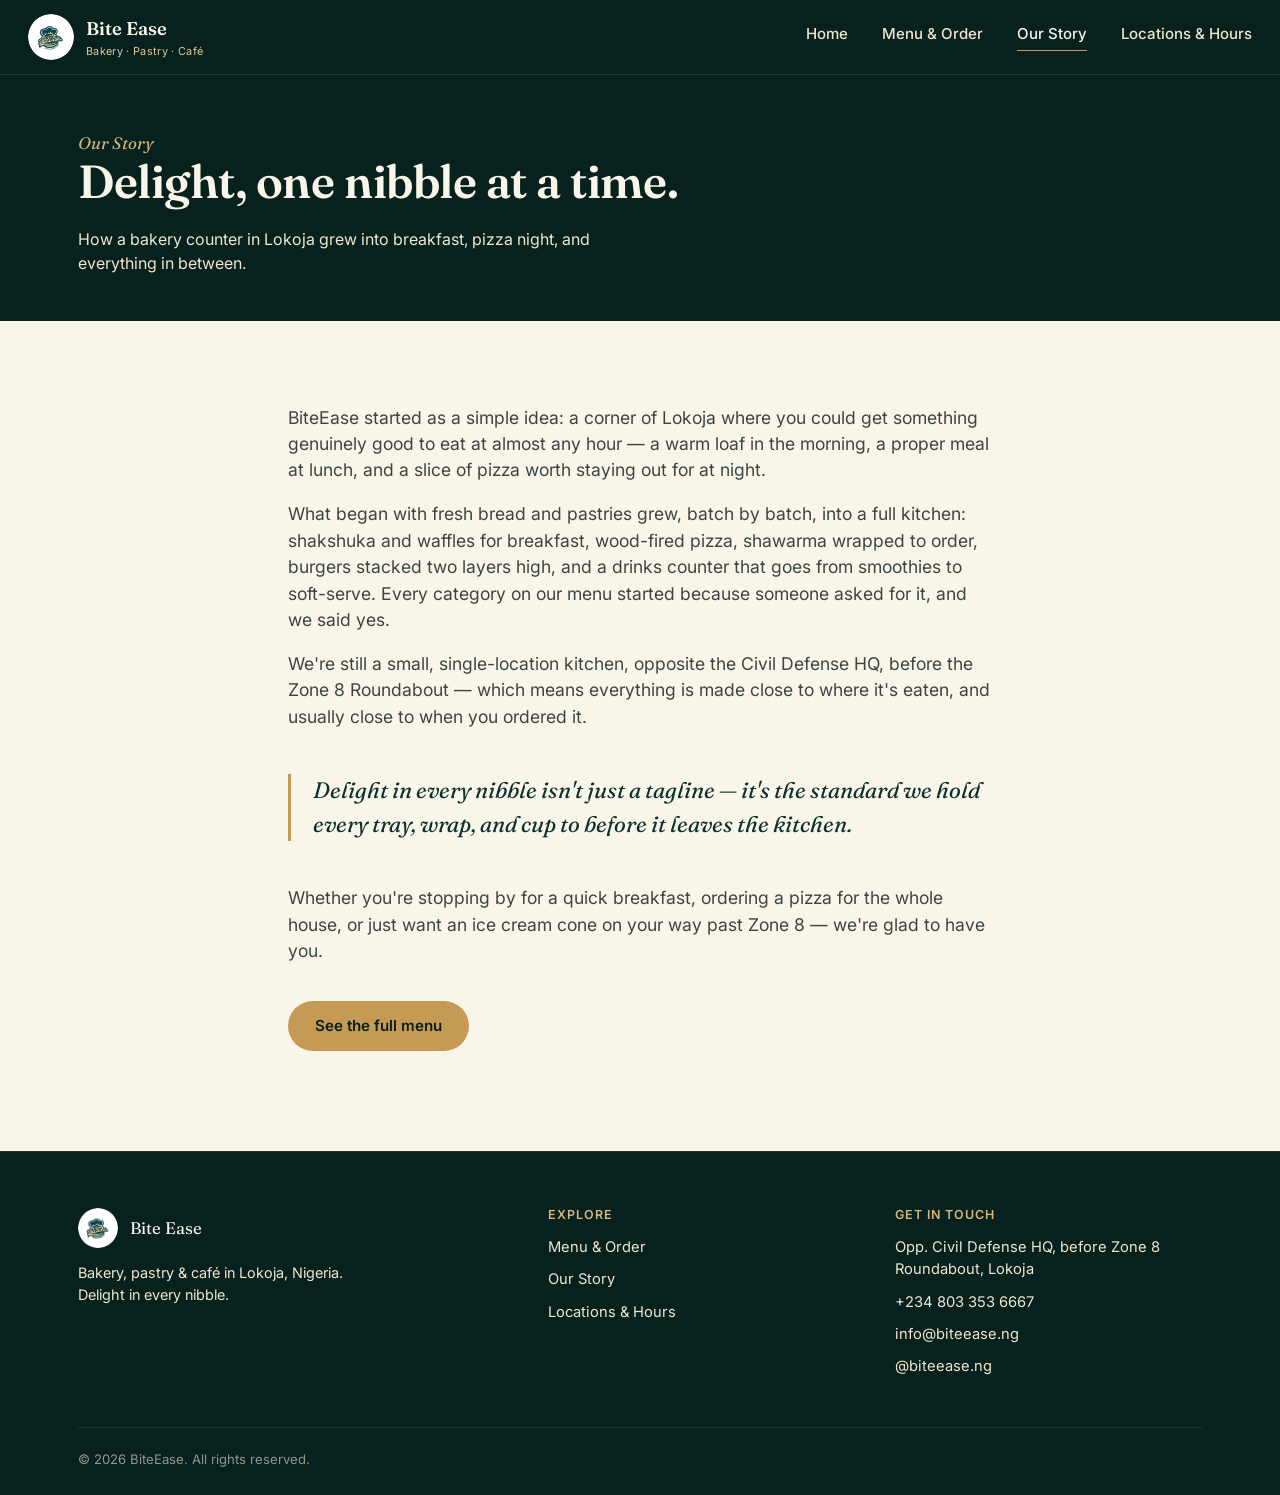
==== about.html @ 31dc7935 "Add files via upload" ====
<!DOCTYPE html>
<html lang="en">
<head>
<meta charset="UTF-8" />
<meta name="viewport" content="width=device-width, initial-scale=1.0" />
<title>Our Story — BiteEase</title>
<meta name="description" content="The story behind BiteEase, a bakery, pastry and café in Lokoja, Nigeria." />
<link rel="icon" href="assets/logo-circle.png" />
<link rel="preconnect" href="https://fonts.googleapis.com">
<link rel="preconnect" href="https://fonts.gstatic.com" crossorigin>
<link href="https://fonts.googleapis.com/css2?family=Fraunces:ital,wght@0,500;0,600;1,500&family=Inter:wght@400;500;600;700&display=swap" rel="stylesheet">
<link rel="stylesheet" href="css/styles.css" />
</head>
<body>

<header class="site-header">
  <nav class="nav">
    <a href="index.html" class="nav-brand">
      <img src="assets/logo-circle.png" alt="BiteEase logo" />
      <span class="nav-brand-text">Bite Ease<span>Bakery · Pastry · Café</span></span>
    </a>
    <button class="nav-toggle" id="nav-toggle" aria-expanded="false" aria-controls="nav-links" aria-label="Toggle menu">&#9776;</button>
    <div class="nav-links" id="nav-links">
      <a href="index.html">Home</a>
      <a href="order.html">Menu &amp; Order</a>
      <a href="about.html" aria-current="page">Our Story</a>
      <a href="contact.html">Locations &amp; Hours</a>
    </div>
  </nav>
</header>

<section class="page-hero">
  <div class="container">
    <p class="section-kicker">Our Story</p>
    <h1>Delight, one nibble at a time.</h1>
    <p>How a bakery counter in Lokoja grew into breakfast, pizza night, and everything in between.</p>
  </div>
</section>

<section class="section-cream">
  <div class="container" style="max-width: 760px;">
    <p style="font-size:1.1rem; color:var(--ink-700);">BiteEase started as a simple idea: a corner of Lokoja where you could get something genuinely good to eat at almost any hour — a warm loaf in the morning, a proper meal at lunch, and a slice of pizza worth staying out for at night.</p>
    <p style="font-size:1.1rem; color:var(--ink-700);">What began with fresh bread and pastries grew, batch by batch, into a full kitchen: shakshuka and waffles for breakfast, wood-fired pizza, shawarma wrapped to order, burgers stacked two layers high, and a drinks counter that goes from smoothies to soft-serve. Every category on our menu started because someone asked for it, and we said yes.</p>
    <p style="font-size:1.1rem; color:var(--ink-700);">We're still a small, single-location kitchen, opposite the Civil Defense HQ, before the Zone 8 Roundabout — which means everything is made close to where it's eaten, and usually close to when you ordered it.</p>

    <blockquote style="font-family:var(--font-display); font-style:italic; font-size:1.4rem; color:var(--teal-900); border-left:3px solid var(--gold-500); padding-left:22px; margin:44px 0;">
      Delight in every nibble isn't just a tagline — it's the standard we hold every tray, wrap, and cup to before it leaves the kitchen.
    </blockquote>

    <p style="font-size:1.1rem; color:var(--ink-700);">Whether you're stopping by for a quick breakfast, ordering a pizza for the whole house, or just want an ice cream cone on your way past Zone 8 — we're glad to have you.</p>

    <p style="margin-top: 36px;">
      <a href="order.html" class="btn btn-gold">See the full menu</a>
    </p>
  </div>
</section>

<footer class="site-footer">
  <div class="container">
    <div class="footer-grid">
      <div>
        <div class="footer-brand">
          <img src="assets/logo-circle.png" alt="BiteEase logo" />
          <span>Bite Ease</span>
        </div>
        <p>Bakery, pastry &amp; café in Lokoja, Nigeria. Delight in every nibble.</p>
      </div>
      <div class="footer-col">
        <h4>Explore</h4>
        <a href="order.html">Menu &amp; Order</a>
        <a href="about.html">Our Story</a>
        <a href="contact.html">Locations &amp; Hours</a>
      </div>
      <div class="footer-col">
        <h4>Get in touch</h4>
        <p>Opp. Civil Defense HQ, before Zone 8 Roundabout, Lokoja</p>
        <a href="tel:+2348033536667">+234 803 353 6667</a>
        <a href="mailto:info@biteease.ng">info@biteease.ng</a>
        <a href="https://instagram.com/biteease.ng" target="_blank" rel="noopener">@biteease.ng</a>
      </div>
    </div>
    <div class="footer-bottom">
      <span>© <span data-year></span> BiteEase. All rights reserved.</span>
    </div>
  </div>
</footer>

<script src="js/cart.js"></script>
<script src="js/main.js"></script>
</body>
</html>
---- css/styles.css ----
/* ============================================
   BiteEase — Design tokens
   ============================================ */
:root {
  --teal-950: #07211f;
  --teal-900: #0b302d;
  --teal-800: #123f3a;
  --teal-700: #1a4f48;
  --teal-600: #256459;
  --gold-600: #ab8140;
  --gold-500: #c69a54;
  --gold-400: #d6b578;
  --gold-300: #e3c793;
  --cream-50: #faf5e9;
  --cream-100: #f1e6cd;
  --cream-200: #e7d7b2;
  --ink-900: #1b2320;
  --ink-700: #3b4642;

  --font-display: "Fraunces", "Iowan Old Style", serif;
  --font-body: "Inter", -apple-system, BlinkMacSystemFont, sans-serif;

  --radius-sm: 4px;
  --radius-md: 10px;
  --container: 1180px;

  --shadow-card: 0 10px 30px -14px rgba(7, 33, 31, 0.35);
}

* { box-sizing: border-box; }
html { scroll-behavior: smooth; }

body {
  margin: 0;
  font-family: var(--font-body);
  color: var(--ink-900);
  background: var(--cream-50);
  line-height: 1.5;
  -webkit-font-smoothing: antialiased;
}

img { max-width: 100%; display: block; }

a { color: inherit; text-decoration: none; }

h1, h2, h3, h4 {
  font-family: var(--font-display);
  margin: 0 0 0.4em;
  line-height: 1.12;
  font-weight: 600;
  letter-spacing: -0.01em;
}

p { margin: 0 0 1em; }

.container {
  max-width: var(--container);
  margin: 0 auto;
  padding: 0 28px;
}

.visually-hidden {
  position: absolute !important;
  width: 1px; height: 1px;
  padding: 0; margin: -1px;
  overflow: hidden;
  clip: rect(0,0,0,0);
  white-space: nowrap; border: 0;
}

:focus-visible {
  outline: 2px solid var(--gold-500);
  outline-offset: 2px;
}

@media (prefers-reduced-motion: reduce) {
  *, *::before, *::after {
    animation-duration: 0.001ms !important;
    animation-iteration-count: 1 !important;
    transition-duration: 0.001ms !important;
    scroll-behavior: auto !important;
  }
}

/* ============================================
   Buttons
   ============================================ */
.btn {
  display: inline-flex;
  align-items: center;
  justify-content: center;
  gap: 8px;
  font-family: var(--font-body);
  font-weight: 600;
  font-size: 0.95rem;
  padding: 13px 26px;
  border-radius: 999px;
  border: 1px solid transparent;
  cursor: pointer;
  transition: transform 0.15s ease, background 0.15s ease, border-color 0.15s ease;
  white-space: nowrap;
}
.btn:active { transform: scale(0.97); }

.btn-gold {
  background: var(--gold-500);
  color: var(--teal-950);
}
.btn-gold:hover { background: var(--gold-400); }

.btn-outline {
  background: transparent;
  color: var(--cream-50);
  border-color: rgba(250, 245, 233, 0.4);
}
.btn-outline:hover { border-color: var(--cream-50); }

.btn-outline-dark {
  background: transparent;
  color: var(--teal-900);
  border-color: var(--teal-900);
}
.btn-outline-dark:hover { background: var(--teal-900); color: var(--cream-50); }

.btn-block { width: 100%; }
.btn-sm { padding: 9px 18px; font-size: 0.85rem; }
.btn[disabled] { opacity: 0.5; cursor: not-allowed; }

/* ============================================
   Header / Nav
   ============================================ */
.site-header {
  position: sticky;
  top: 0;
  z-index: 40;
  background: var(--teal-950);
  border-bottom: 1px solid rgba(230, 210, 160, 0.12);
}
.nav {
  display: flex;
  align-items: center;
  justify-content: space-between;
  padding: 14px 28px;
}
.nav-brand {
  display: flex;
  align-items: center;
  gap: 12px;
}
.nav-brand img {
  width: 46px;
  height: 46px;
  border-radius: 50%;
}
.nav-brand-text {
  font-family: var(--font-display);
  color: var(--cream-50);
  font-size: 1.15rem;
  font-weight: 600;
}
.nav-brand-text span {
  display: block;
  font-family: var(--font-body);
  font-weight: 400;
  font-size: 0.68rem;
  letter-spacing: 0.03em;
  color: var(--gold-300);
  margin-top: 1px;
}
.nav-links {
  display: flex;
  align-items: center;
  gap: 34px;
}
.nav-links a {
  color: var(--cream-100);
  font-size: 0.94rem;
  font-weight: 500;
  padding-bottom: 4px;
  border-bottom: 1px solid transparent;
  transition: border-color 0.15s ease, color 0.15s ease;
}
.nav-links a:hover,
.nav-links a[aria-current="page"] {
  border-color: var(--gold-500);
  color: var(--cream-50);
}
.nav-toggle {
  display: none;
  background: none;
  border: none;
  color: var(--cream-50);
  font-size: 1.6rem;
  cursor: pointer;
}

@media (max-width: 820px) {
  .nav-links {
    position: absolute;
    top: 74px;
    left: 0;
    right: 0;
    background: var(--teal-950);
    flex-direction: column;
    align-items: flex-start;
    gap: 0;
    padding: 8px 28px 18px;
    border-bottom: 1px solid rgba(230, 210, 160, 0.12);
    display: none;
  }
  .nav-links.open { display: flex; }
  .nav-links a { width: 100%; padding: 12px 0; border-bottom: 1px solid rgba(230,210,160,0.08); }
  .nav-toggle { display: block; }
}

/* ============================================
   Hero
   ============================================ */
.hero {
  background: radial-gradient(120% 140% at 15% -10%, var(--teal-800) 0%, var(--teal-950) 60%);
  color: var(--cream-50);
  padding: 86px 0 0;
  position: relative;
  overflow: hidden;
}
.hero-inner {
  display: grid;
  grid-template-columns: 1.1fr 0.9fr;
  gap: 40px;
  align-items: center;
  padding-bottom: 90px;
}
.hero-eyebrow {
  color: var(--gold-400);
  font-family: var(--font-display);
  font-style: italic;
  font-size: 1.05rem;
  margin-bottom: 18px;
}
.hero h1 {
  font-size: clamp(2.6rem, 5vw, 4.1rem);
  color: var(--cream-50);
  max-width: 12ch;
}
.hero-lede {
  font-size: 1.1rem;
  color: var(--cream-100);
  max-width: 46ch;
  margin-bottom: 34px;
}
.hero-actions { display: flex; gap: 16px; flex-wrap: wrap; }
.hero-meta {
  display: flex;
  gap: 28px;
  margin-top: 44px;
  flex-wrap: wrap;
}
.hero-meta div { max-width: 220px; }
.hero-meta strong {
  display: block;
  font-family: var(--font-display);
  color: var(--gold-300);
  font-size: 1rem;
  margin-bottom: 2px;
}
.hero-meta span { font-size: 0.87rem; color: var(--cream-100); }

.hero-art {
  position: relative;
  aspect-ratio: 4 / 5;
  border-radius: var(--radius-md);
  background: var(--teal-800);
  border: 1px solid rgba(230, 210, 160, 0.18);
  display: flex;
  align-items: center;
  justify-content: center;
  overflow: hidden;
}
.hero-art img {
  width: 62%;
}
.hero-art::before {
  content: "";
  position: absolute;
  inset: 0;
  background: radial-gradient(circle at 50% 30%, rgba(198,154,84,0.16), transparent 60%);
}

.wave-divider {
  display: block;
  width: 100%;
  line-height: 0;
}
.wave-divider svg { width: 100%; height: auto; display: block; }

@media (max-width: 900px) {
  .hero-inner { grid-template-columns: 1fr; padding-bottom: 60px; }
  .hero-art { max-width: 340px; margin: 0 auto; }
}

/* ============================================
   Sections (general)
   ============================================ */
section { padding: 84px 0; }
.section-cream { background: var(--cream-50); }
.section-dark { background: var(--teal-950); color: var(--cream-50); }
.section-tan { background: var(--cream-100); }

.section-head {
  max-width: 640px;
  margin: 0 auto 48px;
  text-align: center;
}
.section-head.left { margin: 0 0 44px; text-align: left; }
.section-kicker {
  font-family: var(--font-display);
  font-style: italic;
  color: var(--gold-600);
  font-size: 1.05rem;
  margin-bottom: 8px;
}
.section-dark .section-kicker { color: var(--gold-400); }
.section-head h2 { font-size: clamp(1.9rem, 3.4vw, 2.6rem); }
.section-head p { color: var(--ink-700); font-size: 1.02rem; }
.section-dark .section-head p { color: var(--cream-100); }

/* ============================================
   How it works (steps)
   ============================================ */
.steps {
  display: grid;
  grid-template-columns: repeat(3, 1fr);
  gap: 28px;
}
.step {
  background: var(--cream-50);
  border: 1px solid var(--cream-200);
  border-radius: var(--radius-md);
  padding: 30px 26px;
}
.step-num {
  font-family: var(--font-display);
  font-size: 0.95rem;
  color: var(--gold-600);
  border: 1px solid var(--gold-500);
  width: 34px; height: 34px;
  border-radius: 50%;
  display: flex; align-items: center; justify-content: center;
  margin-bottom: 18px;
}
.step h3 { font-size: 1.15rem; margin-bottom: 8px; }
.step p { color: var(--ink-700); font-size: 0.94rem; margin: 0; }

@media (max-width: 760px) {
  .steps { grid-template-columns: 1fr; }
}

/* ============================================
   Menu preview grid (home)
   ============================================ */
.category-grid {
  display: grid;
  grid-template-columns: repeat(4, 1fr);
  gap: 18px;
}
.category-card {
  background: var(--teal-900);
  color: var(--cream-50);
  border-radius: var(--radius-md);
  padding: 26px 20px;
  border: 1px solid rgba(230,210,160,0.12);
  transition: transform 0.18s ease, border-color 0.18s ease;
}
.category-card:hover {
  transform: translateY(-3px);
  border-color: var(--gold-500);
}
.category-card h3 {
  font-size: 1.1rem;
  color: var(--cream-50);
  margin-bottom: 6px;
}
.category-card p {
  font-size: 0.84rem;
  color: var(--gold-300);
  margin: 0;
}

@media (max-width: 900px) {
  .category-grid { grid-template-columns: repeat(2, 1fr); }
}

/* ============================================
   Story teaser
   ============================================ */
.story-teaser {
  display: grid;
  grid-template-columns: 0.9fr 1.1fr;
  gap: 56px;
  align-items: center;
}
.story-teaser blockquote {
  font-family: var(--font-display);
  font-size: 1.5rem;
  font-style: italic;
  color: var(--teal-900);
  margin: 0 0 20px;
  line-height: 1.35;
}
.story-teaser cite {
  font-style: normal;
  font-size: 0.88rem;
  color: var(--ink-700);
}
.story-portrait {
  background: var(--gold-300);
  border-radius: var(--radius-md);
  aspect-ratio: 5/4;
  display: flex;
  align-items: center;
  justify-content: center;
  overflow: hidden;
}
.story-portrait img { width: 40%; opacity: 0.9; }

@media (max-width: 860px) {
  .story-teaser { grid-template-columns: 1fr; }
}

/* ============================================
   Hours/location strip
   ============================================ */
.info-strip {
  display: grid;
  grid-template-columns: repeat(3, 1fr);
  gap: 1px;
  background: rgba(250,245,233,0.14);
  border-radius: var(--radius-md);
  overflow: hidden;
}
.info-cell {
  background: var(--teal-900);
  padding: 30px 28px;
}
.info-cell h3 {
  font-size: 0.78rem;
  text-transform: uppercase;
  letter-spacing: 0.08em;
  color: var(--gold-400);
  font-family: var(--font-body);
  font-weight: 600;
  margin-bottom: 10px;
}
.info-cell p { margin: 0 0 4px; color: var(--cream-100); font-size: 0.95rem; }

@media (max-width: 760px) {
  .info-strip { grid-template-columns: 1fr; }
}

/* ============================================
   Footer
   ============================================ */
.site-footer {
  background: var(--teal-950);
  color: var(--cream-100);
  padding: 56px 0 26px;
  border-top: 1px solid rgba(230,210,160,0.1);
}
.footer-grid {
  display: grid;
  grid-template-columns: 1.4fr 1fr 1fr;
  gap: 40px;
  margin-bottom: 40px;
}
.footer-brand { display: flex; align-items: center; gap: 12px; margin-bottom: 14px; }
.footer-brand img { width: 40px; height: 40px; border-radius: 50%; }
.footer-brand span {
  font-family: var(--font-display);
  color: var(--cream-50);
  font-size: 1.05rem;
}
.footer-grid p { color: var(--cream-100); font-size: 0.9rem; max-width: 32ch; }
.footer-col h4 {
  font-family: var(--font-body);
  font-size: 0.78rem;
  text-transform: uppercase;
  letter-spacing: 0.08em;
  color: var(--gold-400);
  margin-bottom: 14px;
}
.footer-col a, .footer-col p {
  display: block;
  font-size: 0.92rem;
  color: var(--cream-100);
  margin-bottom: 10px;
}
.footer-col a:hover { color: var(--gold-300); }
.footer-bottom {
  border-top: 1px solid rgba(230,210,160,0.1);
  padding-top: 22px;
  font-size: 0.82rem;
  color: rgba(241,230,205,0.6);
  display: flex;
  justify-content: space-between;
  flex-wrap: wrap;
  gap: 10px;
}

@media (max-width: 760px) {
  .footer-grid { grid-template-columns: 1fr; }
}

/* ============================================
   Page hero (inner pages)
   ============================================ */
.page-hero {
  background: var(--teal-950);
  color: var(--cream-50);
  padding: 56px 0 46px;
}
.page-hero .section-kicker { color: var(--gold-400); }
.page-hero h1 { font-size: clamp(2.1rem, 4vw, 2.9rem); color: var(--cream-50); }
.page-hero p { color: var(--cream-100); max-width: 56ch; margin: 0; }

/* ============================================
   Order page — layout
   ============================================ */
.order-toolbar {
  position: sticky;
  top: 75px;
  z-index: 20;
  background: var(--cream-50);
  border-bottom: 1px solid var(--cream-200);
  padding: 18px 0;
}
.order-toolbar-inner {
  display: flex;
  align-items: center;
  gap: 18px;
  flex-wrap: wrap;
}
.search-box {
  position: relative;
  flex: 1 1 260px;
  min-width: 220px;
}
.search-box input {
  width: 100%;
  padding: 11px 16px 11px 40px;
  border-radius: 999px;
  border: 1px solid var(--cream-200);
  background: #fff;
  font-family: var(--font-body);
  font-size: 0.94rem;
  color: var(--ink-900);
}
.search-box input:focus { border-color: var(--gold-500); outline: none; }
.search-box::before {
  content: "";
  position: absolute;
  left: 15px; top: 50%;
  width: 15px; height: 15px;
  transform: translateY(-50%);
  background: no-repeat center / contain;
  background-image: url("data:image/svg+xml,%3Csvg xmlns='http://www.w3.org/2000/svg' viewBox='0 0 24 24' fill='none' stroke='%23705d3f' stroke-width='2'%3E%3Ccircle cx='11' cy='11' r='7'/%3E%3Cline x1='21' y1='21' x2='16.65' y2='16.65'/%3E%3C/svg%3E");
}
.category-tabs {
  display: flex;
  gap: 8px;
  overflow-x: auto;
  padding-bottom: 2px;
  scrollbar-width: none;
}
.category-tabs::-webkit-scrollbar { display: none; }
.tab-btn {
  flex: 0 0 auto;
  padding: 9px 18px;
  border-radius: 999px;
  border: 1px solid var(--cream-200);
  background: #fff;
  color: var(--ink-700);
  font-size: 0.86rem;
  font-weight: 600;
  cursor: pointer;
  white-space: nowrap;
  transition: background 0.15s ease, color 0.15s ease, border-color 0.15s ease;
}
.tab-btn:hover { border-color: var(--gold-500); }
.tab-btn.active {
  background: var(--teal-900);
  border-color: var(--teal-900);
  color: var(--cream-50);
}

.menu-results {
  padding: 40px 0 100px;
}
.menu-category-block { margin-bottom: 46px; }
.menu-category-block h2 {
  font-size: 1.5rem;
  color: var(--teal-900);
  border-bottom: 1px solid var(--cream-200);
  padding-bottom: 12px;
  margin-bottom: 20px;
}
.menu-grid {
  display: grid;
  grid-template-columns: repeat(2, 1fr);
  gap: 14px;
}
.menu-item {
  display: flex;
  justify-content: space-between;
  align-items: flex-start;
  gap: 14px;
  background: #fff;
  border: 1px solid var(--cream-200);
  border-radius: var(--radius-md);
  padding: 18px 20px;
}
.menu-item-info h3 {
  font-family: var(--font-body);
  font-weight: 600;
  font-size: 0.98rem;
  margin: 0 0 4px;
  color: var(--ink-900);
}
.menu-item-info p {
  font-size: 0.82rem;
  color: var(--ink-700);
  margin: 0 0 8px;
}
.menu-item-price {
  font-family: var(--font-display);
  font-size: 0.95rem;
  color: var(--gold-600);
}
.menu-item-add {
  flex: 0 0 auto;
  display: flex;
  flex-direction: column;
  align-items: flex-end;
  gap: 6px;
}
.add-btn {
  border: 1px solid var(--teal-900);
  background: transparent;
  color: var(--teal-900);
  width: 84px;
  padding: 8px 0;
  border-radius: 999px;
  font-size: 0.82rem;
  font-weight: 700;
  cursor: pointer;
  transition: background 0.15s ease, color 0.15s ease, transform 0.12s ease;
}
.add-btn:hover { background: var(--teal-900); color: var(--cream-50); }
.add-btn.added {
  background: var(--gold-500);
  border-color: var(--gold-500);
  color: var(--teal-950);
}
.qty-stepper {
  display: flex;
  align-items: center;
  gap: 10px;
  border: 1px solid var(--teal-900);
  border-radius: 999px;
  padding: 4px 6px;
}
.qty-stepper button {
  width: 22px; height: 22px;
  border-radius: 50%;
  border: none;
  background: var(--teal-900);
  color: var(--cream-50);
  font-size: 0.9rem;
  line-height: 1;
  cursor: pointer;
  display: flex; align-items: center; justify-content: center;
}
.qty-stepper span { font-size: 0.86rem; font-weight: 700; min-width: 14px; text-align: center; }

.no-results {
  text-align: center;
  padding: 60px 0;
  color: var(--ink-700);
}

@media (max-width: 640px) {
  .menu-grid { grid-template-columns: 1fr; }
  .order-toolbar { top: 66px; }
}

/* ============================================
   Floating cart button
   ============================================ */
.cart-fab {
  position: fixed;
  right: 24px;
  bottom: 24px;
  z-index: 50;
  background: var(--gold-500);
  color: var(--teal-950);
  border: none;
  border-radius: 999px;
  padding: 15px 22px;
  display: flex;
  align-items: center;
  gap: 10px;
  font-family: var(--font-body);
  font-weight: 700;
  font-size: 0.95rem;
  box-shadow: 0 12px 24px -8px rgba(7,33,31,0.45);
  cursor: pointer;
  transition: transform 0.15s ease, background 0.15s ease;
}
.cart-fab:hover { background: var(--gold-400); }
.cart-fab.bump { animation: fabBump 0.32s ease; }
@keyframes fabBump { 0% { transform: scale(1);} 40% { transform: scale(1.12);} 100% { transform: scale(1);} }
.cart-fab-count {
  background: var(--teal-950);
  color: var(--gold-300);
  border-radius: 50%;
  width: 22px; height: 22px;
  font-size: 0.75rem;
  display: flex; align-items: center; justify-content: center;
}
.cart-fab[hidden] { display: none; }

/* ============================================
   Cart / Checkout panel
   ============================================ */
.cart-overlay {
  position: fixed;
  inset: 0;
  background: rgba(7, 33, 31, 0.55);
  z-index: 60;
  opacity: 0;
  pointer-events: none;
  transition: opacity 0.2s ease;
}
.cart-overlay.open { opacity: 1; pointer-events: auto; }

.cart-panel {
  position: fixed;
  top: 0; right: 0; bottom: 0;
  width: min(460px, 100%);
  background: var(--cream-50);
  z-index: 61;
  transform: translateX(100%);
  transition: transform 0.28s ease;
  display: flex;
  flex-direction: column;
}
.cart-panel.open { transform: translateX(0); }

.cart-panel-head {
  display: flex;
  align-items: center;
  justify-content: space-between;
  padding: 20px 24px;
  border-bottom: 1px solid var(--cream-200);
  background: var(--teal-950);
  color: var(--cream-50);
}
.cart-panel-head h2 { font-size: 1.2rem; margin: 0; color: var(--cream-50); }
.cart-close {
  background: none;
  border: none;
  color: var(--cream-100);
  font-size: 1.5rem;
  line-height: 1;
  cursor: pointer;
  padding: 4px;
}
.cart-close:hover { color: var(--gold-300); }

.cart-panel-body {
  flex: 1;
  overflow-y: auto;
  padding: 20px 24px;
}

.cart-line {
  display: flex;
  justify-content: space-between;
  gap: 12px;
  padding: 14px 0;
  border-bottom: 1px solid var(--cream-200);
}
.cart-line-name { font-size: 0.92rem; font-weight: 600; margin-bottom: 3px; }
.cart-line-price { font-size: 0.82rem; color: var(--ink-700); }
.cart-line-remove {
  background: none; border: none;
  color: var(--gold-600);
  font-size: 0.78rem;
  text-decoration: underline;
  cursor: pointer;
  padding: 0;
  margin-top: 6px;
}
.cart-line-qty {
  display: flex;
  align-items: center;
  gap: 8px;
}
.cart-line-qty button {
  width: 22px; height: 22px;
  border-radius: 50%;
  border: 1px solid var(--teal-900);
  background: #fff;
  cursor: pointer;
  font-size: 0.85rem;
  line-height: 1;
}

.cart-empty {
  text-align: center;
  padding: 60px 10px;
  color: var(--ink-700);
}

.cart-total-row {
  display: flex;
  justify-content: space-between;
  font-family: var(--font-display);
  font-size: 1.2rem;
  padding: 18px 0 4px;
  color: var(--teal-900);
}

.fulfilment-toggle {
  display: flex;
  gap: 10px;
  margin: 18px 0 6px;
}
.fulfilment-toggle button {
  flex: 1;
  padding: 10px 0;
  border-radius: 999px;
  border: 1px solid var(--teal-900);
  background: #fff;
  color: var(--teal-900);
  font-weight: 600;
  font-size: 0.88rem;
  cursor: pointer;
}
.fulfilment-toggle button.active {
  background: var(--teal-900);
  color: var(--cream-50);
}

.checkout-form {
  margin-top: 20px;
  display: flex;
  flex-direction: column;
  gap: 14px;
}
.field label {
  display: block;
  font-size: 0.82rem;
  font-weight: 600;
  color: var(--ink-700);
  margin-bottom: 6px;
}
.field input, .field textarea {
  width: 100%;
  padding: 11px 14px;
  border: 1px solid var(--cream-200);
  border-radius: var(--radius-sm);
  font-family: var(--font-body);
  font-size: 0.92rem;
  background: #fff;
  color: var(--ink-900);
}
.field input:focus, .field textarea:focus { border-color: var(--gold-500); outline: none; }
.field textarea { resize: vertical; min-height: 64px; }
.field-error {
  font-size: 0.76rem;
  color: #a13f2b;
  margin-top: 4px;
  display: none;
}
.field.invalid input, .field.invalid textarea { border-color: #a13f2b; }
.field.invalid .field-error { display: block; }
#delivery-address-field[hidden] { display: none; }

.cart-panel-foot {
  padding: 18px 24px 24px;
  border-top: 1px solid var(--cream-200);
  display: flex;
  flex-direction: column;
  gap: 10px;
}

.receipt-note {
  font-size: 0.78rem;
  color: var(--ink-700);
  text-align: center;
  margin: 0;
}

/* Receipt confirmation state */
.receipt-view { padding: 4px 0; }
.receipt-view h3 {
  font-size: 1.05rem;
  margin-bottom: 4px;
}
.receipt-box {
  background: #fff;
  border: 1px dashed var(--cream-200);
  border-radius: var(--radius-md);
  padding: 20px;
  margin: 16px 0;
  font-size: 0.88rem;
}
.receipt-box p { margin: 0 0 6px; }
.receipt-row {
  display: flex;
  justify-content: space-between;
  padding: 4px 0;
}
.receipt-divider { border-top: 1px dashed var(--cream-200); margin: 10px 0; }

.clear-cart-link {
  display: block;
  background: none;
  border: none;
  color: #a13f2b;
  font-size: 0.8rem;
  text-decoration: underline;
  cursor: pointer;
  padding: 0;
  margin: 6px 0 0;
}

.btn-danger {
  background: #a13f2b;
  color: var(--cream-50);
}
.btn-danger:hover { background: #8a3524; }

/* ============================================
   Confirmation modal
   ============================================ */
.confirm-modal {
  position: fixed;
  inset: 0;
  background: rgba(7, 33, 31, 0.55);
  z-index: 70;
  display: flex;
  align-items: center;
  justify-content: center;
  opacity: 0;
  pointer-events: none;
  transition: opacity 0.2s ease;
}
.confirm-modal.open { opacity: 1; pointer-events: auto; }
.confirm-modal-box {
  background: var(--cream-50);
  border-radius: var(--radius-md);
  padding: 26px;
  width: min(340px, 90%);
  box-shadow: var(--shadow-card);
}
.confirm-modal-box h3 {
  font-family: var(--font-display);
  font-size: 1.1rem;
  margin: 0 0 8px;
  color: var(--teal-950);
}
.confirm-modal-box p {
  font-size: 0.88rem;
  color: var(--ink-700);
  margin: 0 0 20px;
}
.confirm-modal-actions {
  display: flex;
  gap: 10px;
}
.confirm-modal-actions .btn { flex: 1; }

@media (max-width: 480px) {
  .cart-fab span.cart-fab-label { display: none; }
}
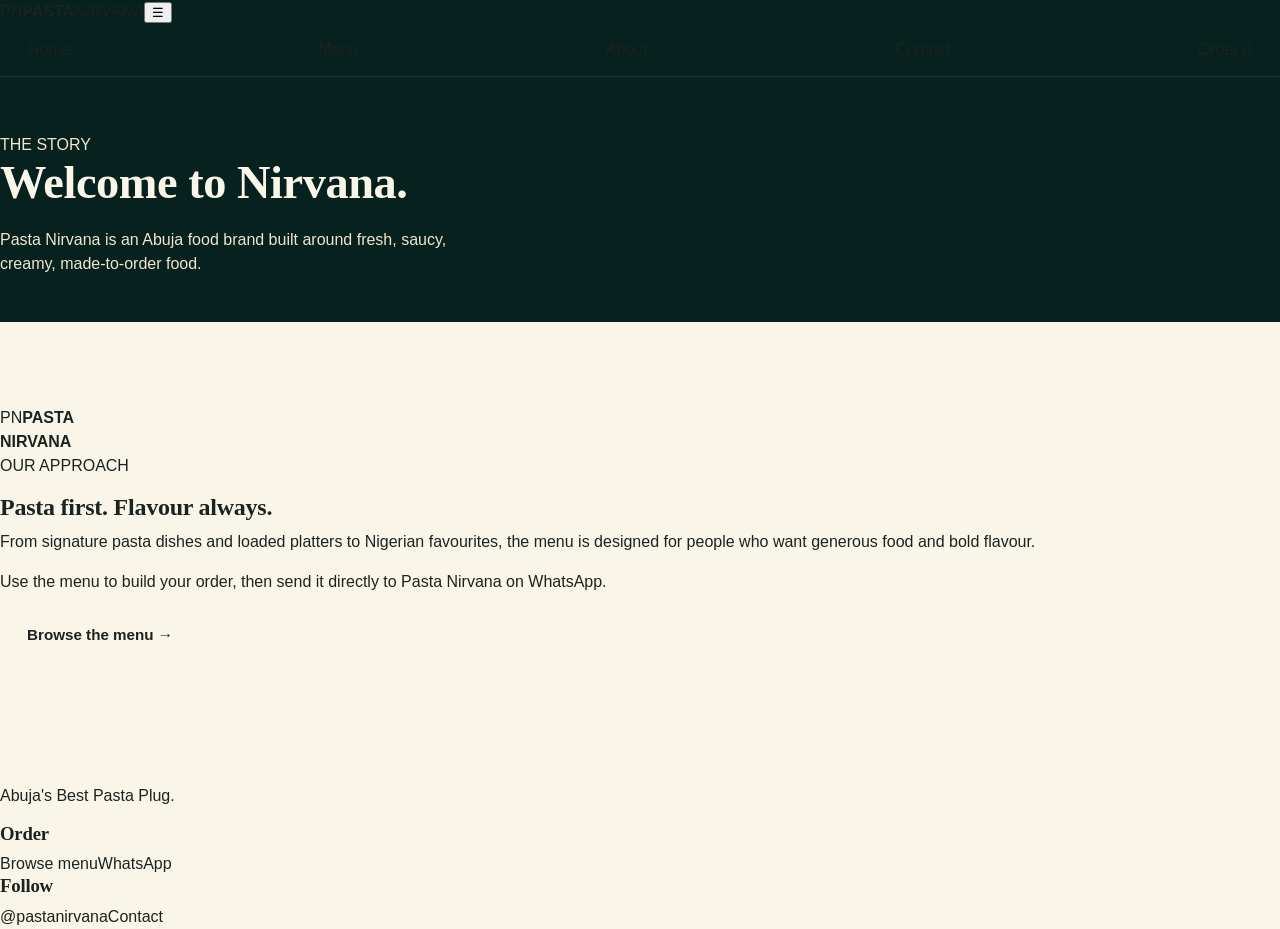
==== commit adaa49d7: "Build Pasta Nirvana about page" ====
--- a/about.html
+++ b/about.html
@@ -1,91 +1 @@
-<!DOCTYPE html>
-<html lang="en">
-<head>
-<meta charset="UTF-8" />
-<meta name="viewport" content="width=device-width, initial-scale=1.0" />
-<title>Our Story — BiteEase</title>
-<meta name="description" content="The story behind BiteEase, a bakery, pastry and café in Lokoja, Nigeria." />
-<link rel="icon" href="assets/logo-circle.png" />
-<link rel="preconnect" href="https://fonts.googleapis.com">
-<link rel="preconnect" href="https://fonts.gstatic.com" crossorigin>
-<link href="https://fonts.googleapis.com/css2?family=Fraunces:ital,wght@0,500;0,600;1,500&family=Inter:wght@400;500;600;700&display=swap" rel="stylesheet">
-<link rel="stylesheet" href="css/styles.css" />
-</head>
-<body>
-
-<header class="site-header">
-  <nav class="nav">
-    <a href="index.html" class="nav-brand">
-      <img src="assets/logo-circle.png" alt="BiteEase logo" />
-      <span class="nav-brand-text">Bite Ease<span>Bakery · Pastry · Café</span></span>
-    </a>
-    <button class="nav-toggle" id="nav-toggle" aria-expanded="false" aria-controls="nav-links" aria-label="Toggle menu">&#9776;</button>
-    <div class="nav-links" id="nav-links">
-      <a href="index.html">Home</a>
-      <a href="order.html">Menu &amp; Order</a>
-      <a href="about.html" aria-current="page">Our Story</a>
-      <a href="contact.html">Locations &amp; Hours</a>
-    </div>
-  </nav>
-</header>
-
-<section class="page-hero">
-  <div class="container">
-    <p class="section-kicker">Our Story</p>
-    <h1>Delight, one nibble at a time.</h1>
-    <p>How a bakery counter in Lokoja grew into breakfast, pizza night, and everything in between.</p>
-  </div>
-</section>
-
-<section class="section-cream">
-  <div class="container" style="max-width: 760px;">
-    <p style="font-size:1.1rem; color:var(--ink-700);">BiteEase started as a simple idea: a corner of Lokoja where you could get something genuinely good to eat at almost any hour — a warm loaf in the morning, a proper meal at lunch, and a slice of pizza worth staying out for at night.</p>
-    <p style="font-size:1.1rem; color:var(--ink-700);">What began with fresh bread and pastries grew, batch by batch, into a full kitchen: shakshuka and waffles for breakfast, wood-fired pizza, shawarma wrapped to order, burgers stacked two layers high, and a drinks counter that goes from smoothies to soft-serve. Every category on our menu started because someone asked for it, and we said yes.</p>
-    <p style="font-size:1.1rem; color:var(--ink-700);">We're still a small, single-location kitchen, opposite the Civil Defense HQ, before the Zone 8 Roundabout — which means everything is made close to where it's eaten, and usually close to when you ordered it.</p>
-
-    <blockquote style="font-family:var(--font-display); font-style:italic; font-size:1.4rem; color:var(--teal-900); border-left:3px solid var(--gold-500); padding-left:22px; margin:44px 0;">
-      Delight in every nibble isn't just a tagline — it's the standard we hold every tray, wrap, and cup to before it leaves the kitchen.
-    </blockquote>
-
-    <p style="font-size:1.1rem; color:var(--ink-700);">Whether you're stopping by for a quick breakfast, ordering a pizza for the whole house, or just want an ice cream cone on your way past Zone 8 — we're glad to have you.</p>
-
-    <p style="margin-top: 36px;">
-      <a href="order.html" class="btn btn-gold">See the full menu</a>
-    </p>
-  </div>
-</section>
-
-<footer class="site-footer">
-  <div class="container">
-    <div class="footer-grid">
-      <div>
-        <div class="footer-brand">
-          <img src="assets/logo-circle.png" alt="BiteEase logo" />
-          <span>Bite Ease</span>
-        </div>
-        <p>Bakery, pastry &amp; café in Lokoja, Nigeria. Delight in every nibble.</p>
-      </div>
-      <div class="footer-col">
-        <h4>Explore</h4>
-        <a href="order.html">Menu &amp; Order</a>
-        <a href="about.html">Our Story</a>
-        <a href="contact.html">Locations &amp; Hours</a>
-      </div>
-      <div class="footer-col">
-        <h4>Get in touch</h4>
-        <p>Opp. Civil Defense HQ, before Zone 8 Roundabout, Lokoja</p>
-        <a href="tel:+2348033536667">+234 803 353 6667</a>
-        <a href="mailto:info@biteease.ng">info@biteease.ng</a>
-        <a href="https://instagram.com/biteease.ng" target="_blank" rel="noopener">@biteease.ng</a>
-      </div>
-    </div>
-    <div class="footer-bottom">
-      <span>© <span data-year></span> BiteEase. All rights reserved.</span>
-    </div>
-  </div>
-</footer>
-
-<script src="js/cart.js"></script>
-<script src="js/main.js"></script>
-</body>
-</html>
+<!doctype html><html lang="en"><head><meta charset="utf-8"><meta name="viewport" content="width=device-width,initial-scale=1"><title>About — Pasta Nirvana</title><link rel="stylesheet" href="css/styles.css"></head><body><header class="site-header"><a class="brand" href="index.html"><span class="brand-mark">PN</span><span><strong>PASTA</strong><em>NIRVANA</em></span></a><button class="menu-toggle" aria-label="Open menu" aria-expanded="false">☰</button><nav class="nav"><a class="" href="index.html">Home</a><a class="" href="order.html">Menu</a><a class="active" href="about.html">About</a><a class="" href="contact.html">Contact</a><a class="nav-order" href="order.html">Order <span class="cart-count">0</span></a></nav></header><main><section class="page-hero"><p class="eyebrow">THE STORY</p><h1>Welcome to <span>Nirvana.</span></h1><p>Pasta Nirvana is an Abuja food brand built around fresh, saucy, creamy, made-to-order food.</p></section><section class="section split story"><div class="story-card"><span>PN</span><strong>PASTA<br>NIRVANA</strong></div><div><p class="eyebrow">OUR APPROACH</p><h2>Pasta first. <span>Flavour always.</span></h2><p>From signature pasta dishes and loaded platters to Nigerian favourites, the menu is designed for people who want generous food and bold flavour.</p><p>Use the menu to build your order, then send it directly to Pasta Nirvana on WhatsApp.</p><a class="btn btn-primary" href="order.html">Browse the menu →</a></div></section></main><footer class="footer"><div><div class="brand footer-brand"><span class="brand-mark">PN</span><span><strong>PASTA</strong><em>NIRVANA</em></span></div><p>Abuja's Best Pasta Plug.</p></div><div><h3>Order</h3><a href="order.html">Browse menu</a><a href="https://wa.me/2349061986602">WhatsApp</a></div><div><h3>Follow</h3><a href="https://instagram.com/pastanirvana">@pastanirvana</a><a href="contact.html">Contact</a></div></footer><script src="js/main.js"></script></body></html>
